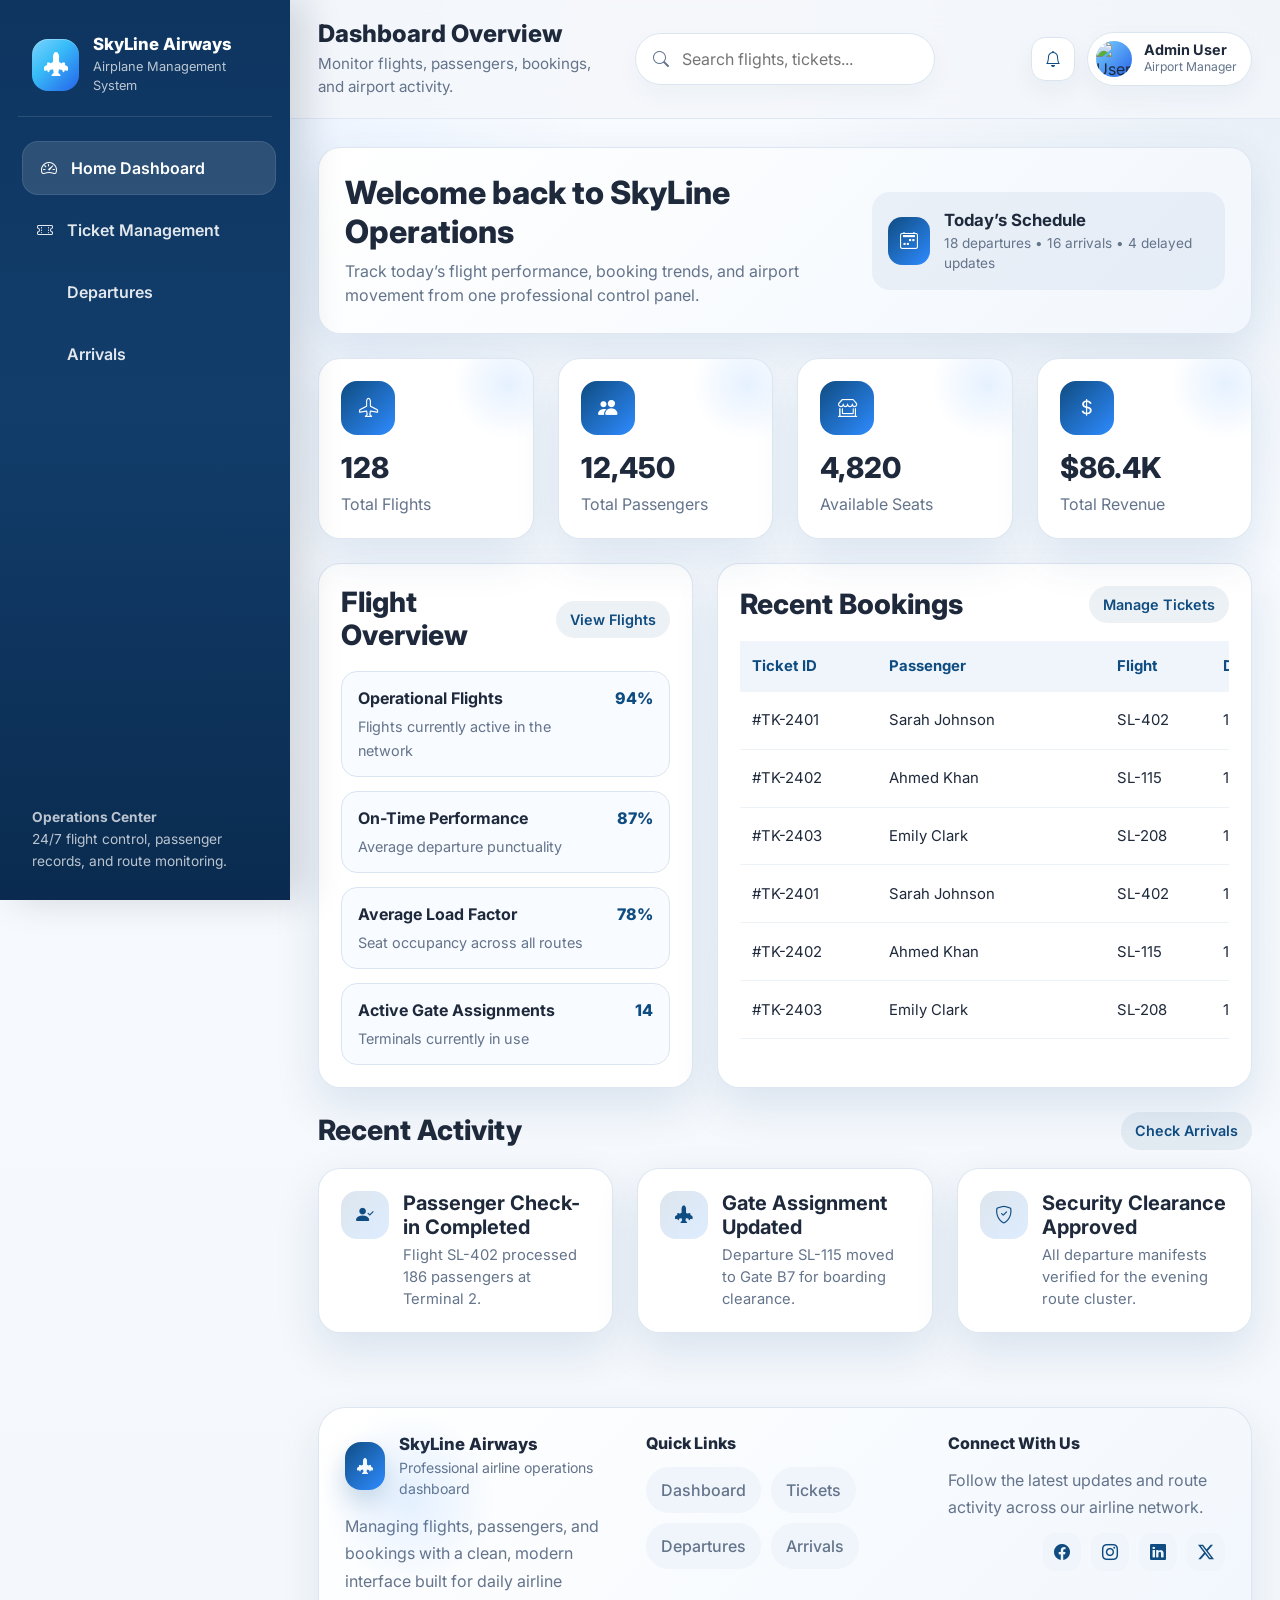
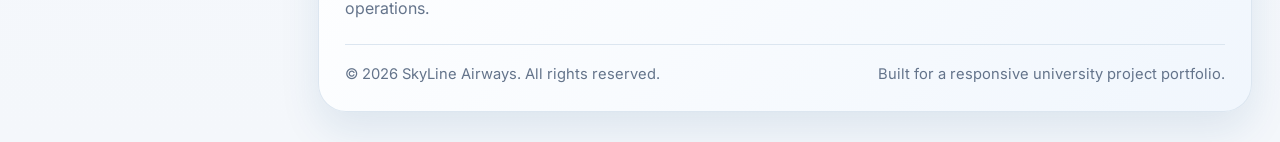
==== index.html @ c1a52593 "Added Airplane Management System frontend" ====
<!doctype html>
<html lang="en">
<head>
    <meta charset="utf-8">
    <meta name="viewport" content="width=device-width, initial-scale=1">
    <title>Airplane Management System | Dashboard</title>
    <link href="https://cdn.jsdelivr.net/npm/bootstrap@5.3.3/dist/css/bootstrap.min.css" rel="stylesheet">
    <link href="https://cdn.jsdelivr.net/npm/bootstrap-icons@1.11.3/font/bootstrap-icons.min.css" rel="stylesheet">
    <link rel="stylesheet" href="css/style.css">
</head>
<body>
    <div class="page-shell">
        <aside class="sidebar">
            <div class="brand">
                <div class="brand-badge"><i class="bi bi-airplane-engines-fill"></i></div>
                <div>
                    <h1>SkyLine Airways</h1>
                    <p>Airplane Management System</p>
                </div>
            </div>
            <nav class="sidebar-nav">
                <a class="active" href="index.html"><i class="bi bi-speedometer2"></i>Home Dashboard</a>
                <a href="ticket-management.html"><i class="bi bi-ticket-perforated"></i>Ticket Management</a>
                <a href="departures.html"><i class="bi bi-airplane-departure"></i>Departures</a>
                <a href="arrivals.html"><i class="bi bi-airplane-arrival"></i>Arrivals</a>
            </nav>
            <div class="sidebar-footer">
                <strong>Operations Center</strong><br>
                24/7 flight control, passenger records, and route monitoring.
            </div>
        </aside>

        <div class="main-content">
            <header class="topbar">
                <div class="topbar-inner">
                    <div class="row align-items-center g-3">
                        <div class="col-lg-4 col-md-12">
                            <button class="btn btn-light border responsive-sidebar-toggle me-2" type="button">
                                <i class="bi bi-list"></i>
                            </button>
                            <h2 class="page-title">Dashboard Overview</h2>
                            <p class="page-subtitle">Monitor flights, passengers, bookings, and airport activity.</p>
                        </div>
                        <div class="col-lg-4 col-md-7">
                            <div class="search-box">
                                <i class="bi bi-search"></i>
                                <input type="text" placeholder="Search flights, tickets..." aria-label="Search">
                            </div>
                        </div>
                        <div class="col-lg-4 col-md-5">
                            <div class="action-icons">
                                <a class="icon-pill" href="#" aria-label="Notifications"><i class="bi bi-bell"></i></a>
                                <div class="user-chip">
                                    <img alt="User profile" src="https://images.unsplash.com/photo-1511367461989-f85a21fda167?auto=format&fit=crop&w=120&q=80">
                                    <div>
                                        <strong>Admin User</strong>
                                        <span>Airport Manager</span>
                                    </div>
                                </div>
                            </div>
                        </div>
                    </div>
                </div>
            </header>

            <main class="content-area">
                <section class="hero-card mb-4">
                    <div class="row align-items-center g-4">
                        <div class="col-lg-7">
                            <h2>Welcome back to SkyLine Operations</h2>
                            <p>Track today’s flight performance, booking trends, and airport movement from one professional control panel.</p>
                        </div>
                        <div class="col-lg-5">
                            <div class="hero-stat">
                                <i class="bi bi-calendar2-week"></i>
                                <div>
                                    <strong>Today’s Schedule</strong>
                                    <span>18 departures • 16 arrivals • 4 delayed updates</span>
                                </div>
                            </div>
                        </div>
                    </div>
                </section>

                <section class="row g-4 mb-4">
                    <div class="col-xl-3 col-md-6">
                        <div class="stat-card">
                            <div class="stat-icon"><i class="bi bi-airplane"></i></div>
                            <h3>128</h3>
                            <p>Total Flights</p>
                        </div>
                    </div>
                    <div class="col-xl-3 col-md-6">
                        <div class="stat-card">
                            <div class="stat-icon"><i class="bi bi-people-fill"></i></div>
                            <h3>12,450</h3>
                            <p>Total Passengers</p>
                        </div>
                    </div>
                    <div class="col-xl-3 col-md-6">
                        <div class="stat-card">
                            <div class="stat-icon"><i class="bi bi-shop-window"></i></div>
                            <h3>4,820</h3>
                            <p>Available Seats</p>
                        </div>
                    </div>
                    <div class="col-xl-3 col-md-6">
                        <div class="stat-card">
                            <div class="stat-icon"><i class="bi bi-currency-dollar"></i></div>
                            <h3>$86.4K</h3>
                            <p>Total Revenue</p>
                        </div>
                    </div>
                </section>

                <section class="row g-4 mb-4">
                    <div class="col-xl-5">
                        <div class="section-card h-100">
                            <div class="section-header">
                                <h3>Flight Overview</h3>
                                <a class="pill-link" href="departures.html">View Flights</a>
                            </div>
                            <div class="overview-list">
                                <div class="overview-item">
                                    <div>
                                        <strong>Operational Flights</strong>
                                        <span>Flights currently active in the network</span>
                                    </div>
                                    <div class="overview-value">94%</div>
                                </div>
                                <div class="overview-item">
                                    <div>
                                        <strong>On-Time Performance</strong>
                                        <span>Average departure punctuality</span>
                                    </div>
                                    <div class="overview-value">87%</div>
                                </div>
                                <div class="overview-item">
                                    <div>
                                        <strong>Average Load Factor</strong>
                                        <span>Seat occupancy across all routes</span>
                                    </div>
                                    <div class="overview-value">78%</div>
                                </div>
                                <div class="overview-item">
                                    <div>
                                        <strong>Active Gate Assignments</strong>
                                        <span>Terminals currently in use</span>
                                    </div>
                                    <div class="overview-value">14</div>
                                </div>
                            </div>
                        </div>
                    </div>
                    <div class="col-xl-7">
                        <div class="table-card h-100">
                            <div class="section-header">
                                <h3>Recent Bookings</h3>
                                <a class="pill-link" href="ticket-management.html">Manage Tickets</a>
                            </div>
                            <div class="recent-bookings-scroll">
                                <table class="table align-middle recent-bookings-table">
                                    <colgroup>
                                        <col style="width: 18%;">
                                        <col style="width: 30%;">
                                        <col style="width: 14%;">
                                        <col style="width: 18%;">
                                        <col style="width: 20%;">
                                    </colgroup>
                                    <thead>
                                        <tr>
                                            <th>Ticket ID</th>
                                            <th>Passenger</th>
                                            <th>Flight</th>
                                            <th>Date</th>
                                            <th>Status</th>
                                        </tr>
                                    </thead>
                                    <tbody>
                                        <tr>
                                            <td>#TK-2401</td>
                                            <td>Sarah Johnson</td>
                                            <td>SL-402</td>
                                            <td>14 Jul 2026</td>
                                            <td><span class="badge-status badge-confirmed"><i class="bi bi-check-circle"></i>Confirmed</span></td>
                                        </tr>
                                        <tr>
                                            <td>#TK-2402</td>
                                            <td>Ahmed Khan</td>
                                            <td>SL-115</td>
                                            <td>14 Jul 2026</td>
                                            <td><span class="badge-status badge-pending"><i class="bi bi-clock-history"></i>Pending</span></td>
                                        </tr>
                                        <tr>
                                            <td>#TK-2403</td>
                                            <td>Emily Clark</td>
                                            <td>SL-208</td>
                                            <td>15 Jul 2026</td>
                                            <td><span class="badge-status badge-cancelled"><i class="bi bi-x-circle"></i>Cancelled</span></td>
                                        </tr>
                                        <tr>
                                            <td>#TK-2401</td>
                                            <td>Sarah Johnson</td>
                                            <td>SL-402</td>
                                            <td>14 Jul 2026</td>
                                            <td><span class="badge-status badge-confirmed"><i class="bi bi-check-circle"></i>Confirmed</span></td>
                                        </tr>
                                        <tr>
                                            <td>#TK-2402</td>
                                            <td>Ahmed Khan</td>
                                            <td>SL-115</td>
                                            <td>14 Jul 2026</td>
                                            <td><span class="badge-status badge-pending"><i class="bi bi-clock-history"></i>Pending</span></td>
                                        </tr>
                                        <tr>
                                            <td>#TK-2403</td>
                                            <td>Emily Clark</td>
                                            <td>SL-208</td>
                                            <td>15 Jul 2026</td>
                                            <td><span class="badge-status badge-cancelled"><i class="bi bi-x-circle"></i>Cancelled</span></td>
                                        </tr>
                                    </tbody>
                                </table>
                            </div>
                        </div>
                    </div>
                </section>

                <section class="mb-4">
                    <div class="section-header">
                        <h3>Recent Activity</h3>
                        <a class="pill-link" href="arrivals.html">Check Arrivals</a>
                    </div>
                    <div class="row g-4">
                        <div class="col-lg-4 col-md-6">
                            <div class="activity-card">
                                <div class="activity-icon"><i class="bi bi-person-check-fill"></i></div>
                                <div>
                                    <h5>Passenger Check-in Completed</h5>
                                    <p>Flight SL-402 processed 186 passengers at Terminal 2.</p>
                                </div>
                            </div>
                        </div>
                        <div class="col-lg-4 col-md-6">
                            <div class="activity-card">
                                <div class="activity-icon"><i class="bi bi-airplane-engines-fill"></i></div>
                                <div>
                                    <h5>Gate Assignment Updated</h5>
                                    <p>Departure SL-115 moved to Gate B7 for boarding clearance.</p>
                                </div>
                            </div>
                        </div>
                        <div class="col-lg-4 col-md-6">
                            <div class="activity-card">
                                <div class="activity-icon"><i class="bi bi-shield-check"></i></div>
                                <div>
                                    <h5>Security Clearance Approved</h5>
                                    <p>All departure manifests verified for the evening route cluster.</p>
                                </div>
                            </div>
                        </div>
                    </div>
                </section>
            </main>

            <footer class="footer">
                <div class="footer-panel">
                    <div class="row g-4 align-items-start">
                        <div class="col-lg-4">
                            <div class="footer-brand">
                                <div class="footer-mark"><i class="bi bi-airplane-engines-fill"></i></div>
                                <div>
                                    <h4>SkyLine Airways</h4>
                                    <p>Professional airline operations dashboard</p>
                                </div>
                            </div>
                            <p class="footer-copy">Managing flights, passengers, and bookings with a clean, modern interface built for daily airline operations.</p>
                        </div>
                        <div class="col-lg-4">
                            <h5 class="footer-heading">Quick Links</h5>
                            <div class="footer-links">
                                <a href="index.html">Dashboard</a>
                                <a href="ticket-management.html">Tickets</a>
                                <a href="departures.html">Departures</a>
                                <a href="arrivals.html">Arrivals</a>
                            </div>
                        </div>
                        <div class="col-lg-4">
                            <h5 class="footer-heading">Connect With Us</h5>
                            <p class="footer-note">Follow the latest updates and route activity across our airline network.</p>
                            <div class="social-links footer-socials">
                                <a href="#" aria-label="Facebook"><i class="bi bi-facebook"></i></a>
                                <a href="#" aria-label="Instagram"><i class="bi bi-instagram"></i></a>
                                <a href="#" aria-label="LinkedIn"><i class="bi bi-linkedin"></i></a>
                                <a href="#" aria-label="X"><i class="bi bi-twitter-x"></i></a>
                            </div>
                        </div>
                    </div>
                    <div class="footer-bottom d-flex flex-column flex-md-row justify-content-between gap-2">
                        <span>&copy; 2026 SkyLine Airways. All rights reserved.</span>
                        <span>Built for a responsive university project portfolio.</span>
                    </div>
                </div>
            </footer>
        </div>
    </div>
</body>
</html>
---- css/style.css ----
@import url('https://fonts.googleapis.com/css2?family=Inter:wght@400;500;600;700;800&display=swap');

:root {
    --bg: #f4f7fb;
    --surface: #ffffff;
    --surface-2: #eef4fb;
    --primary: #0f4c81;
    --primary-2: #1d6fb8;
    --accent: #2e8bff;
    --text: #1e293b;
    --muted: #64748b;
    --border: #dbe5f0;
    --success: #11875d;
    --warning: #d97706;
    --danger: #dc2626;
    --shadow: 0 18px 45px rgba(15, 76, 129, 0.12);
    --radius: 22px;
}

* {
    box-sizing: border-box;
}

html {
    scroll-behavior: smooth;
}

body {
    margin: 0;
    font-family: 'Inter', sans-serif;
    color: var(--text);
    background:
        radial-gradient(circle at top left, rgba(46, 139, 255, 0.12), transparent 28%),
        radial-gradient(circle at top right, rgba(15, 76, 129, 0.08), transparent 24%),
        linear-gradient(180deg, #f8fbff 0%, var(--bg) 100%);
}

a {
    text-decoration: none;
}

.page-shell {
    min-height: 100vh;
}

.sidebar {
    width: 290px;
    background: linear-gradient(180deg, #0e3560 0%, #123d6b 45%, #0a2b4f 100%);
    color: #fff;
    position: fixed;
    inset: 0 auto 0 0;
    display: flex;
    flex-direction: column;
    padding: 24px 18px;
    z-index: 1030;
    box-shadow: 15px 0 35px rgba(7, 20, 38, 0.15);
}

.brand {
    display: flex;
    align-items: center;
    gap: 14px;
    padding: 10px 14px 20px;
    border-bottom: 1px solid rgba(255, 255, 255, 0.12);
    margin-bottom: 18px;
}

.brand-badge {
    width: 52px;
    height: 52px;
    border-radius: 16px;
    background: linear-gradient(135deg, #7dd3fc 0%, #38bdf8 40%, #2563eb 100%);
    display: grid;
    place-items: center;
    color: #fff;
    font-size: 1.5rem;
    box-shadow: inset 0 1px 0 rgba(255,255,255,0.25);
}

.brand h1 {
    font-size: 1.05rem;
    line-height: 1.2;
    margin: 0;
    font-weight: 800;
}

.brand p {
    margin: 3px 0 0;
    color: rgba(255, 255, 255, 0.72);
    font-size: 0.8rem;
}

.sidebar-nav {
    display: flex;
    flex-direction: column;
    gap: 8px;
    padding-top: 6px;
}

.sidebar-nav a {
    color: rgba(255, 255, 255, 0.88);
    display: flex;
    align-items: center;
    gap: 12px;
    padding: 14px 16px;
    border-radius: 16px;
    font-weight: 600;
    transition: 0.25s ease;
    border: 1px solid transparent;
}

.sidebar-nav a i {
    font-size: 1rem;
    width: 20px;
    text-align: center;
}

.sidebar-nav a:hover,
.sidebar-nav a.active {
    background: rgba(255, 255, 255, 0.12);
    color: #fff;
    transform: translateX(4px);
    border-color: rgba(255, 255, 255, 0.1);
}

.sidebar-footer {
    margin-top: auto;
    padding: 18px 14px 4px;
    color: rgba(255, 255, 255, 0.72);
    font-size: 0.86rem;
    line-height: 1.6;
}

.main-content {
    margin-left: 290px;
    min-height: 100vh;
    display: flex;
    flex-direction: column;
}

.topbar {
    position: sticky;
    top: 0;
    z-index: 1020;
    background: rgba(244, 247, 251, 0.8);
    backdrop-filter: blur(18px);
    border-bottom: 1px solid rgba(219, 229, 240, 0.85);
}

.topbar-inner {
    padding: 20px 28px;
}

.page-title {
    font-size: 1.5rem;
    font-weight: 800;
    margin: 0;
    color: var(--text);
}

.page-subtitle {
    color: var(--muted);
    margin: 4px 0 0;
    font-size: 0.95rem;
}

.search-box {
    position: relative;
}

.search-box input {
    width: 100%;
    border: 1px solid var(--border);
    border-radius: 999px;
    padding: 13px 18px 13px 46px;
    background: var(--surface);
    outline: none;
    color: var(--text);
    box-shadow: 0 10px 25px rgba(15, 76, 129, 0.04);
}

.search-box i {
    position: absolute;
    left: 18px;
    top: 50%;
    transform: translateY(-50%);
    color: var(--muted);
}

.action-icons {
    display: flex;
    align-items: center;
    justify-content: flex-end;
    gap: 12px;
}

.icon-pill {
    width: 44px;
    height: 44px;
    border-radius: 14px;
    border: 1px solid var(--border);
    background: var(--surface);
    display: grid;
    place-items: center;
    color: var(--primary);
    box-shadow: 0 10px 25px rgba(15, 76, 129, 0.05);
}

.user-chip {
    display: flex;
    align-items: center;
    gap: 12px;
    padding: 8px 14px 8px 8px;
    background: var(--surface);
    border: 1px solid var(--border);
    border-radius: 999px;
    box-shadow: 0 10px 25px rgba(15, 76, 129, 0.05);
}

.user-chip img,
.avatar {
    width: 36px;
    height: 36px;
    border-radius: 50%;
    object-fit: cover;
    background: linear-gradient(135deg, #7dd3fc, #2563eb);
}

.user-chip strong {
    display: block;
    font-size: 0.9rem;
    line-height: 1.1;
}

.user-chip span {
    display: block;
    font-size: 0.76rem;
    color: var(--muted);
}

.content-area {
    padding: 28px;
    flex: 1;
}

.hero-card,
.section-card,
.stat-card,
.activity-card,
.flight-card,
.table-card {
    background: var(--surface);
    border: 1px solid rgba(219, 229, 240, 0.9);
    border-radius: var(--radius);
    box-shadow: var(--shadow);
}

.hero-card {
    padding: 26px;
    background: linear-gradient(135deg, #ffffff 0%, #f2f7fd 100%);
}

.hero-card h2 {
    margin: 0 0 8px;
    font-weight: 800;
}

.hero-card p {
    margin: 0;
    color: var(--muted);
}

.hero-stat {
    display: flex;
    align-items: center;
    gap: 14px;
    padding: 16px;
    background: rgba(15, 76, 129, 0.06);
    border-radius: 18px;
}

.hero-stat i {
    width: 48px;
    height: 48px;
    border-radius: 14px;
    background: linear-gradient(135deg, var(--primary), var(--accent));
    color: #fff;
    display: grid;
    place-items: center;
    font-size: 1.1rem;
}

.hero-stat strong {
    display: block;
    font-size: 1.05rem;
}

.hero-stat span {
    display: block;
    color: var(--muted);
    font-size: 0.85rem;
}

.stat-card {
    padding: 22px;
    height: 100%;
    position: relative;
    overflow: hidden;
    transition: transform 0.25s ease, box-shadow 0.25s ease;
}

.stat-card::after {
    content: '';
    position: absolute;
    right: -35px;
    top: -35px;
    width: 120px;
    height: 120px;
    background: radial-gradient(circle, rgba(46, 139, 255, 0.12), transparent 65%);
}

.stat-card:hover,
.flight-card:hover,
.activity-card:hover,
.section-card:hover,
.table-card:hover {
    transform: translateY(-4px);
    box-shadow: 0 24px 50px rgba(15, 76, 129, 0.15);
}

.stat-icon {
    width: 54px;
    height: 54px;
    border-radius: 16px;
    display: grid;
    place-items: center;
    color: #fff;
    background: linear-gradient(135deg, var(--primary), var(--accent));
    margin-bottom: 16px;
    font-size: 1.2rem;
}

.stat-card h3 {
    margin: 0;
    font-size: 1.8rem;
    font-weight: 800;
}

.stat-card p {
    margin: 6px 0 0;
    color: var(--muted);
}

.section-card,
.table-card,
.activity-card,
.flight-card {
    padding: 22px;
}

.section-header {
    display: grid;
    grid-template-columns: minmax(0, 1fr) auto;
    align-items: center;
    gap: 10px;
    margin-bottom: 18px;
}

.section-header h3,
.section-header h4 {
    margin: 0;
    font-weight: 800;
    min-width: 0;
}

.pill-link {
    color: var(--primary);
    background: rgba(15, 76, 129, 0.08);
    padding: 8px 14px;
    border-radius: 999px;
    font-weight: 600;
    font-size: 0.9rem;
    white-space: nowrap;
    max-width: 100%;
}

.table-card {
    overflow: hidden;
}

.recent-bookings-scroll {
    overflow-x: auto;
    overflow-y: hidden;
    padding-bottom: 6px;
    -webkit-overflow-scrolling: touch;
}

.recent-bookings-scroll::-webkit-scrollbar {
    height: 10px;
}

.recent-bookings-scroll::-webkit-scrollbar-track {
    background: #eef4fb;
    border-radius: 999px;
}

.recent-bookings-scroll::-webkit-scrollbar-thumb {
    background: #bfd3e6;
    border-radius: 999px;
}

.overview-list {
    display: grid;
    gap: 14px;
}

.overview-item {
    display: flex;
    justify-content: space-between;
    gap: 16px;
    padding: 14px 16px;
    border-radius: 16px;
    background: #f8fbff;
    border: 1px solid var(--border);
}

.overview-item strong {
    display: block;
    margin-bottom: 4px;
}

.overview-item span {
    color: var(--muted);
    font-size: 0.9rem;
}

.overview-value {
    text-align: right;
    font-weight: 800;
    color: var(--primary);
}

.activity-card {
    display: flex;
    gap: 14px;
    align-items: flex-start;
    height: 100%;
}

.activity-icon {
    width: 48px;
    height: 48px;
    border-radius: 16px;
    background: linear-gradient(135deg, rgba(15, 76, 129, 0.14), rgba(46, 139, 255, 0.16));
    color: var(--primary);
    display: grid;
    place-items: center;
    font-size: 1.1rem;
    flex: 0 0 auto;
}

.activity-card h5 {
    margin: 0 0 5px;
    font-weight: 700;
}

.activity-card p {
    margin: 0;
    color: var(--muted);
    font-size: 0.92rem;
}

.flight-card {
    display: flex;
    flex-direction: column;
    gap: 14px;
}

.flight-line {
    display: flex;
    align-items: center;
    justify-content: space-between;
    gap: 12px;
}

.flight-line strong {
    font-size: 1.05rem;
}

.flight-meta {
    color: var(--muted);
    font-size: 0.9rem;
}

.route {
    display: flex;
    justify-content: space-between;
    align-items: center;
    gap: 16px;
    padding: 14px 16px;
    border-radius: 16px;
    background: var(--surface-2);
}

.route .point {
    flex: 1;
}

.route .point small {
    display: block;
    color: var(--muted);
    text-transform: uppercase;
    letter-spacing: 0.08em;
    font-size: 0.72rem;
    margin-bottom: 3px;
}

.route .point strong {
    display: block;
}

.route .plane {
    width: 42px;
    height: 42px;
    border-radius: 50%;
    display: grid;
    place-items: center;
    background: linear-gradient(135deg, var(--primary), var(--accent));
    color: #fff;
    box-shadow: 0 10px 20px rgba(15, 76, 129, 0.2);
}

.table {
    margin-bottom: 0;
}

.table thead th {
    background: #eff5fb;
    color: var(--primary);
    border-bottom: 0;
    font-weight: 700;
    padding: 16px;
    white-space: nowrap;
}

.table tbody td {
    padding: 16px;
    vertical-align: middle;
    color: var(--text);
}

.table tbody tr {
    border-color: #edf2f7;
}

.table tbody tr:hover {
    background: #f8fbff;
}

.recent-bookings-table {
    table-layout: auto;
    width: 100%;
    min-width: 760px;
}

.recent-bookings-table thead th,
.recent-bookings-table tbody td {
    padding: 14px 12px;
    font-size: 0.93rem;
    white-space: nowrap;
}

.recent-bookings-table .badge-status {
    width: auto;
    display: inline-flex;
    justify-content: center;
    white-space: nowrap;
    padding: 8px 12px;
    font-size: 0.78rem;
    line-height: 1;
}

.recent-bookings-table td:nth-child(5) {
    text-align: center;
}

.badge-status {
    display: inline-flex;
    align-items: center;
    gap: 6px;
    padding: 8px 12px;
    border-radius: 999px;
    font-size: 0.8rem;
    font-weight: 700;
}

.badge-confirmed,
.badge-on-time,
.badge-active {
    background: rgba(17, 135, 93, 0.12);
    color: var(--success);
}

.badge-pending,
.badge-delayed {
    background: rgba(217, 119, 6, 0.14);
    color: var(--warning);
}

.badge-cancelled,
.badge-boarding {
    background: rgba(220, 38, 38, 0.12);
    color: var(--danger);
}

.badge-landed {
    background: rgba(15, 76, 129, 0.12);
    color: var(--primary);
}

.action-group {
    display: inline-flex;
    gap: 8px;
}

.action-btn {
    width: 34px;
    height: 34px;
    border-radius: 10px;
    display: grid;
    place-items: center;
    color: #fff;
    font-size: 0.9rem;
}

.action-view { background: var(--primary); }
.action-edit { background: var(--warning); }
.action-delete { background: var(--danger); }

.footer {
    margin-top: auto;
    padding: 22px 28px 30px;
    background: transparent;
}

.footer-panel {
    border-radius: 28px;
    border: 1px solid rgba(219, 229, 240, 0.95);
    background:
        linear-gradient(135deg, rgba(255, 255, 255, 0.96) 0%, rgba(240, 246, 253, 0.96) 100%);
    box-shadow: 0 18px 40px rgba(15, 76, 129, 0.1);
    padding: 26px;
    position: relative;
    overflow: hidden;
}

.footer-panel::before {
    content: '';
    position: absolute;
    inset: 0 auto auto 0;
    width: 180px;
    height: 180px;
    background: radial-gradient(circle, rgba(46, 139, 255, 0.12), transparent 68%);
    pointer-events: none;
}

.footer-brand {
    display: flex;
    align-items: center;
    gap: 14px;
    margin-bottom: 14px;
}

.footer-mark {
    width: 48px;
    height: 48px;
    border-radius: 16px;
    display: grid;
    place-items: center;
    color: #fff;
    background: linear-gradient(135deg, var(--primary), var(--accent));
    box-shadow: 0 12px 24px rgba(15, 76, 129, 0.2);
}

.footer-brand h4 {
    margin: 0;
    font-size: 1.05rem;
    font-weight: 800;
    color: var(--text);
}

.footer-brand p {
    margin: 3px 0 0;
    color: var(--muted);
    font-size: 0.88rem;
}

.footer-copy,
.footer-note {
    color: var(--muted);
    margin: 0;
    line-height: 1.7;
}

.footer-heading {
    margin: 0 0 14px;
    font-size: 1rem;
    font-weight: 800;
    color: var(--text);
}

.footer-links {
    display: flex;
    flex-wrap: wrap;
    gap: 10px;
}

.footer-links a {
    display: inline-flex;
    align-items: center;
    padding: 10px 14px;
    border-radius: 999px;
    background: #eff5fb;
    border: 1px solid transparent;
    transition: 0.25s ease;
}

.footer-links a:hover {
    background: #e4f0fb;
    border-color: rgba(15, 76, 129, 0.12);
    transform: translateY(-2px);
}

.footer-socials {
    justify-content: flex-start;
    margin-top: 12px;
}

.footer-bottom {
    margin-top: 22px;
    padding-top: 18px;
    border-top: 1px solid rgba(219, 229, 240, 0.95);
    color: var(--muted);
    font-size: 0.92rem;
}

.footer a {
    color: var(--muted);
    font-weight: 500;
}

.footer a:hover {
    color: var(--primary);
}

.social-links {
    display: flex;
    gap: 10px;
    justify-content: flex-end;
}

.social-links a {
    width: 38px;
    height: 38px;
    border-radius: 12px;
    background: #eff5fb;
    display: grid;
    place-items: center;
    color: var(--primary);
}

.responsive-sidebar-toggle {
    display: none;
}

@media (max-width: 1199.98px) {
    .sidebar {
        position: relative;
        inset: auto;
        width: 100%;
        transform: none;
        transition: none;
        border-radius: 0 0 28px 28px;
        box-shadow: 0 12px 30px rgba(7, 20, 38, 0.12);
    }

    .main-content {
        margin-left: 0;
    }

    .sidebar-nav {
        flex-direction: row;
        flex-wrap: wrap;
    }

    .sidebar-nav a {
        flex: 1 1 220px;
    }

    .responsive-sidebar-toggle {
        display: none;
    }
}

@media (max-width: 991.98px) {
    .topbar-inner,
    .content-area,
    .footer {
        padding-left: 20px;
        padding-right: 20px;
    }

    .footer-panel {
        padding: 22px;
    }

    .action-icons,
    .social-links {
        justify-content: flex-start;
    }

    .topbar .row > div {
        margin-bottom: 12px;
    }
}

@media (max-width: 767.98px) {
    .page-title {
        font-size: 1.25rem;
    }

    .hero-card,
    .section-card,
    .table-card,
    .activity-card,
    .flight-card,
    .stat-card {
        border-radius: 18px;
    }

    .route {
        flex-direction: column;
        align-items: stretch;
    }

    .route .plane {
        align-self: center;
    }

    .social-links {
        justify-content: flex-start;
    }
}

@media (max-width: 575.98px) {
    .topbar-inner,
    .content-area,
    .footer {
        padding-left: 14px;
        padding-right: 14px;
    }

    .hero-card,
    .section-card,
    .table-card,
    .activity-card,
    .flight-card,
    .stat-card {
        padding: 18px;
    }

    .overview-item,
    .activity-card,
    .flight-line {
        flex-direction: column;
        align-items: flex-start;
    }

    .overview-value {
        text-align: left;
    }

    .user-chip {
        padding-right: 12px;
    }

    .footer-panel {
        padding: 18px;
        border-radius: 22px;
    }

    .footer-links {
        gap: 8px;
    }

    .section-header {
        grid-template-columns: 1fr;
        justify-items: start;
    }

    .pill-link {
        width: 100%;
        text-align: center;
    }
}
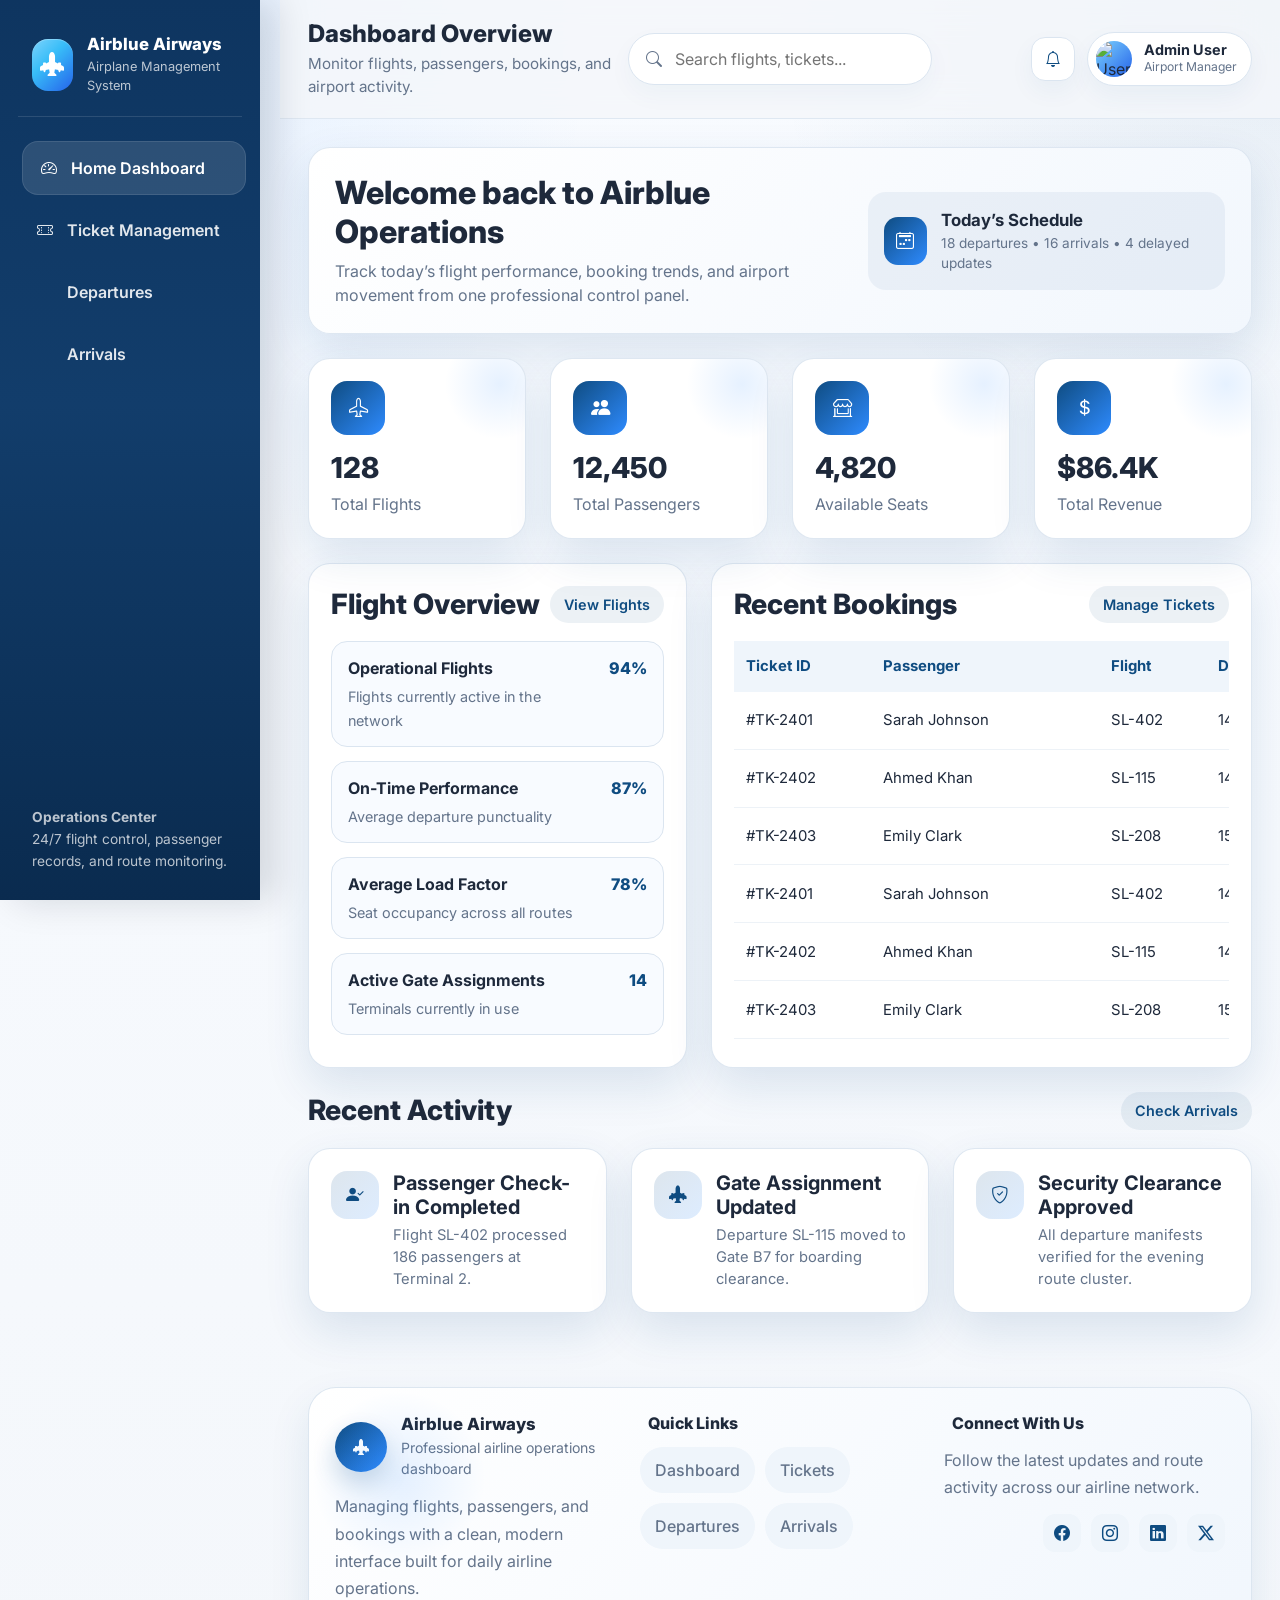
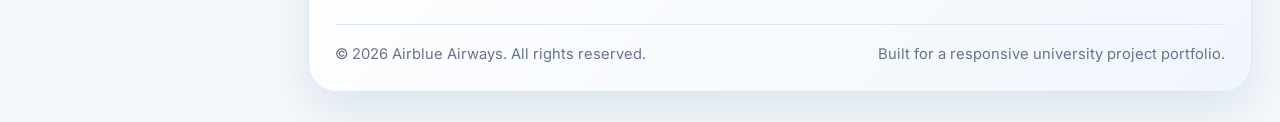
==== commit 51f82cfc: "initial Readme commit" ====
--- a/index.html
+++ b/index.html
@@ -14,7 +14,7 @@
             <div class="brand">
                 <div class="brand-badge"><i class="bi bi-airplane-engines-fill"></i></div>
                 <div>
-                    <h1>SkyLine Airways</h1>
+                    <h1>Airblue Airways</h1>
                     <p>Airplane Management System</p>
                 </div>
             </div>
@@ -67,7 +67,7 @@
                 <section class="hero-card mb-4">
                     <div class="row align-items-center g-4">
                         <div class="col-lg-7">
-                            <h2>Welcome back to SkyLine Operations</h2>
+                            <h2>Welcome back to Airblue Operations</h2>
                             <p>Track today’s flight performance, booking trends, and airport movement from one professional control panel.</p>
                         </div>
                         <div class="col-lg-5">
@@ -270,7 +270,7 @@
                             <div class="footer-brand">
                                 <div class="footer-mark"><i class="bi bi-airplane-engines-fill"></i></div>
                                 <div>
-                                    <h4>SkyLine Airways</h4>
+                                    <h4>Airblue Airways</h4>
                                     <p>Professional airline operations dashboard</p>
                                 </div>
                             </div>
@@ -297,7 +297,7 @@
                         </div>
                     </div>
                     <div class="footer-bottom d-flex flex-column flex-md-row justify-content-between gap-2">
-                        <span>&copy; 2026 SkyLine Airways. All rights reserved.</span>
+                        <span>&copy; 2026 Airblue Airways. All rights reserved.</span>
                         <span>Built for a responsive university project portfolio.</span>
                     </div>
                 </div>
--- a/css/style.css
+++ b/css/style.css
@@ -44,7 +44,7 @@
 }
 
 .sidebar {
-    width: 290px;
+    width: 260px;
     background: linear-gradient(180deg, #0e3560 0%, #123d6b 45%, #0a2b4f 100%);
     color: #fff;
     position: fixed;
@@ -132,7 +132,7 @@
 }
 
 .main-content {
-    margin-left: 290px;
+    margin-left: 280px;
     min-height: 100vh;
     display: flex;
     flex-direction: column;
@@ -204,6 +204,17 @@
     place-items: center;
     color: var(--primary);
     box-shadow: 0 10px 25px rgba(15, 76, 129, 0.05);
+}
+
+/* Header notification hover: subtle lift, color and background change */
+.icon-pill {
+    transition: transform 200ms ease, background-color 200ms ease, box-shadow 200ms ease, color 200ms ease;
+}
+.icon-pill:hover {
+    transform: translateY(-4px) scale(1.03);
+    background: linear-gradient(135deg, rgba(37,111,184,0.06), rgba(15,76,129,0.06));
+    box-shadow: 0 14px 30px rgba(15,76,129,0.08);
+    color: var(--primary-2);
 }
 
 .user-chip {
@@ -584,6 +595,10 @@
     text-align: center;
 }
 
+.recent-bookings-table thead th:nth-child(5) {
+    text-align: center;
+}
+
 .badge-status {
     display: inline-flex;
     align-items: center;
@@ -672,9 +687,9 @@
 }
 
 .footer-mark {
-    width: 48px;
-    height: 48px;
-    border-radius: 16px;
+    width: 65px;
+    height: 50px;
+    border-radius: 50%;
     display: grid;
     place-items: center;
     color: #fff;
@@ -703,7 +718,7 @@
 }
 
 .footer-heading {
-    margin: 0 0 14px;
+    margin: 0 8px 14px;
     font-size: 1rem;
     font-weight: 800;
     color: var(--text);
@@ -767,6 +782,29 @@
     display: grid;
     place-items: center;
     color: var(--primary);
+}
+
+/* Footer social icons hover: lift and color change */
+.social-links a {
+    transition: transform 220ms cubic-bezier(.2,.9,.2,1), background 220ms ease, box-shadow 220ms ease, color 220ms ease;
+}
+.social-links a:hover {
+    transform: translateY(-6px);
+    background: linear-gradient(135deg,#e6f5ff,#d7eefc);
+    box-shadow: 0 12px 28px rgba(37,111,184,0.08);
+    color: var(--primary-2);
+}
+
+/* Brand airplane icon float animation */
+.brand-badge i {
+    display: inline-block;
+    animation: plane-float 2.8s ease-in-out infinite;
+    transform-origin: center;
+}
+@keyframes plane-float {
+    0% { transform: translateY(0) rotate(-4deg); }
+    50% { transform: translateY(-7px) rotate(0deg); }
+    100% { transform: translateY(0) rotate(-4deg); }
 }
 
 .responsive-sidebar-toggle {
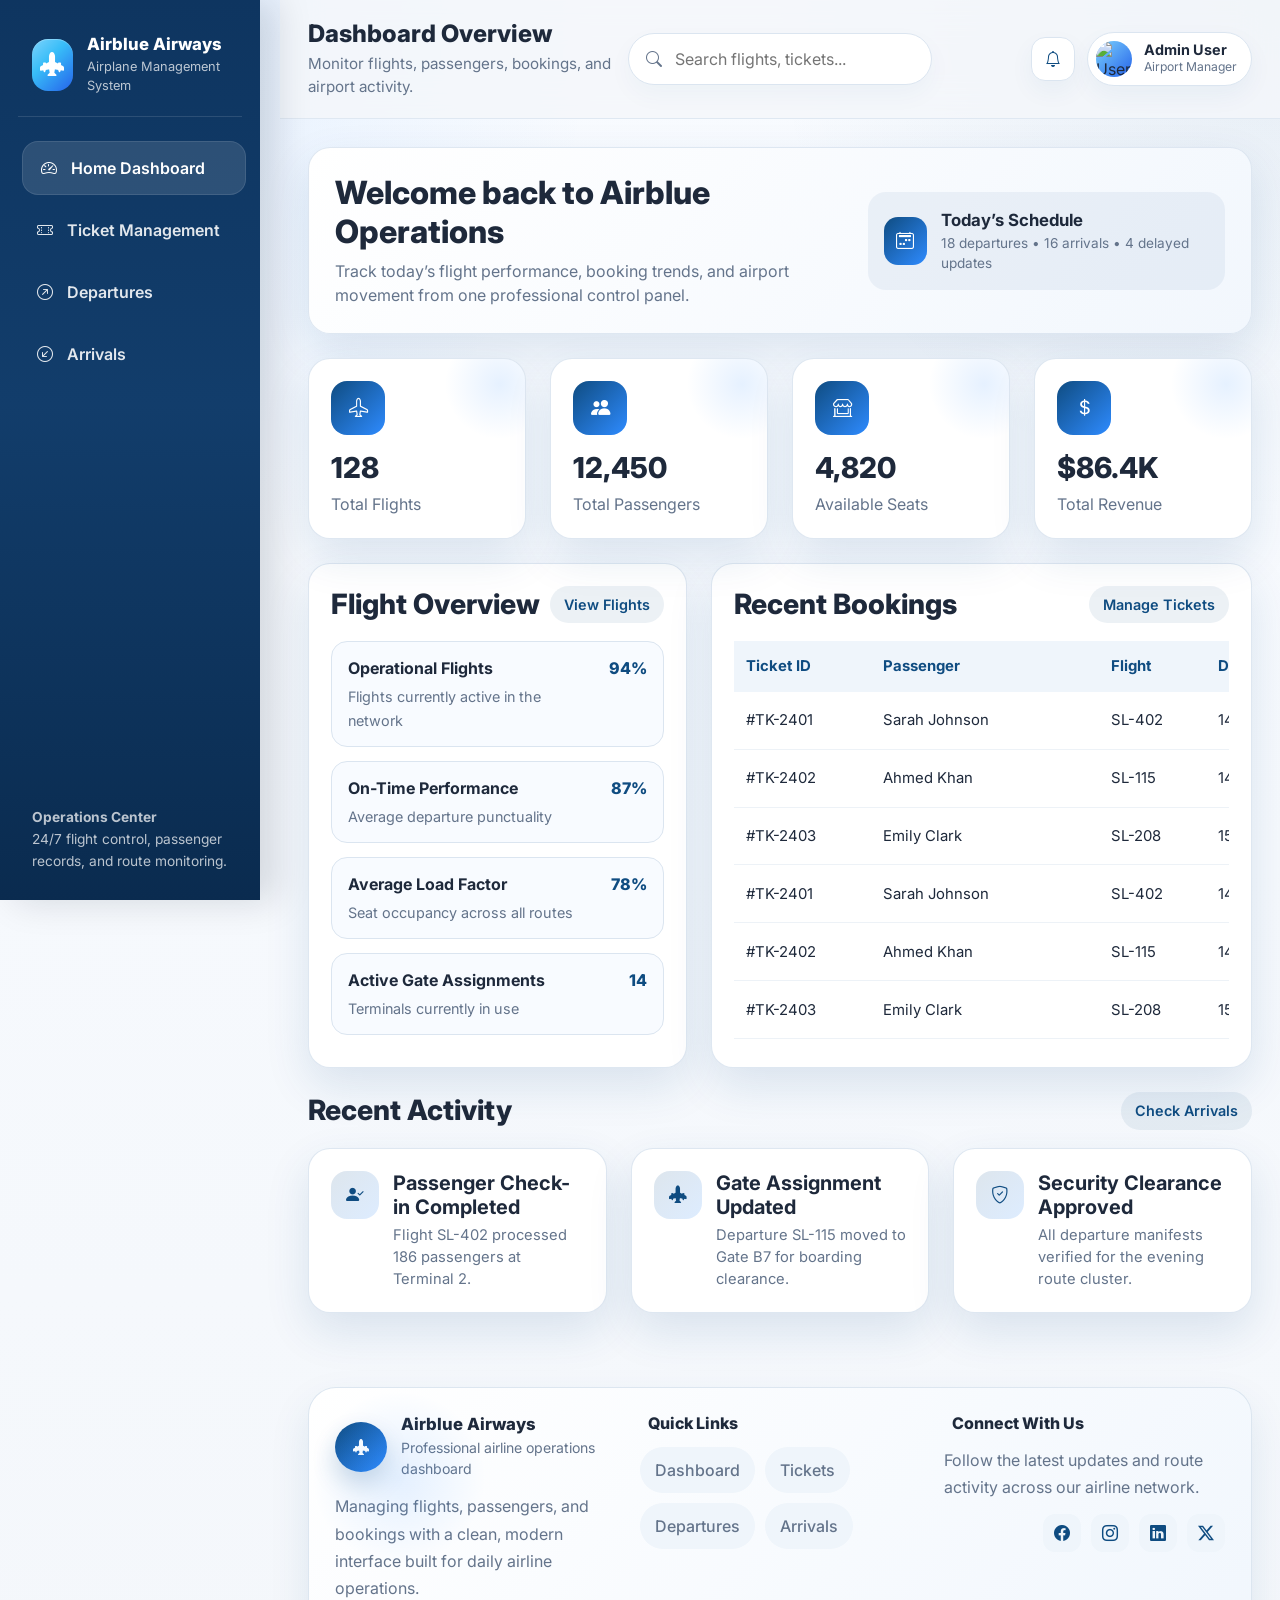
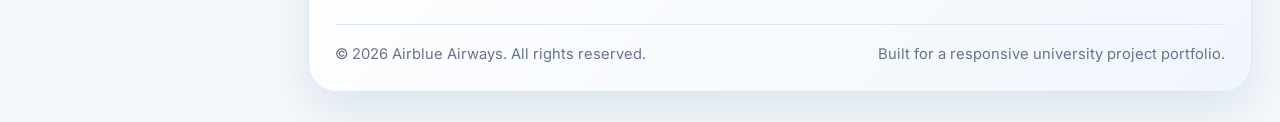
==== commit 06d728fc: "Icons Add" ====
--- a/index.html
+++ b/index.html
@@ -21,8 +21,8 @@
             <nav class="sidebar-nav">
                 <a class="active" href="index.html"><i class="bi bi-speedometer2"></i>Home Dashboard</a>
                 <a href="ticket-management.html"><i class="bi bi-ticket-perforated"></i>Ticket Management</a>
-                <a href="departures.html"><i class="bi bi-airplane-departure"></i>Departures</a>
-                <a href="arrivals.html"><i class="bi bi-airplane-arrival"></i>Arrivals</a>
+                <a href="departures.html"><i class="bi bi-arrow-up-right-circle"></i>Departures</a>
+                <a href="arrivals.html"><i class="bi bi-arrow-down-left-circle"></i>Arrivals</a>
             </nav>
             <div class="sidebar-footer">
                 <strong>Operations Center</strong><br>
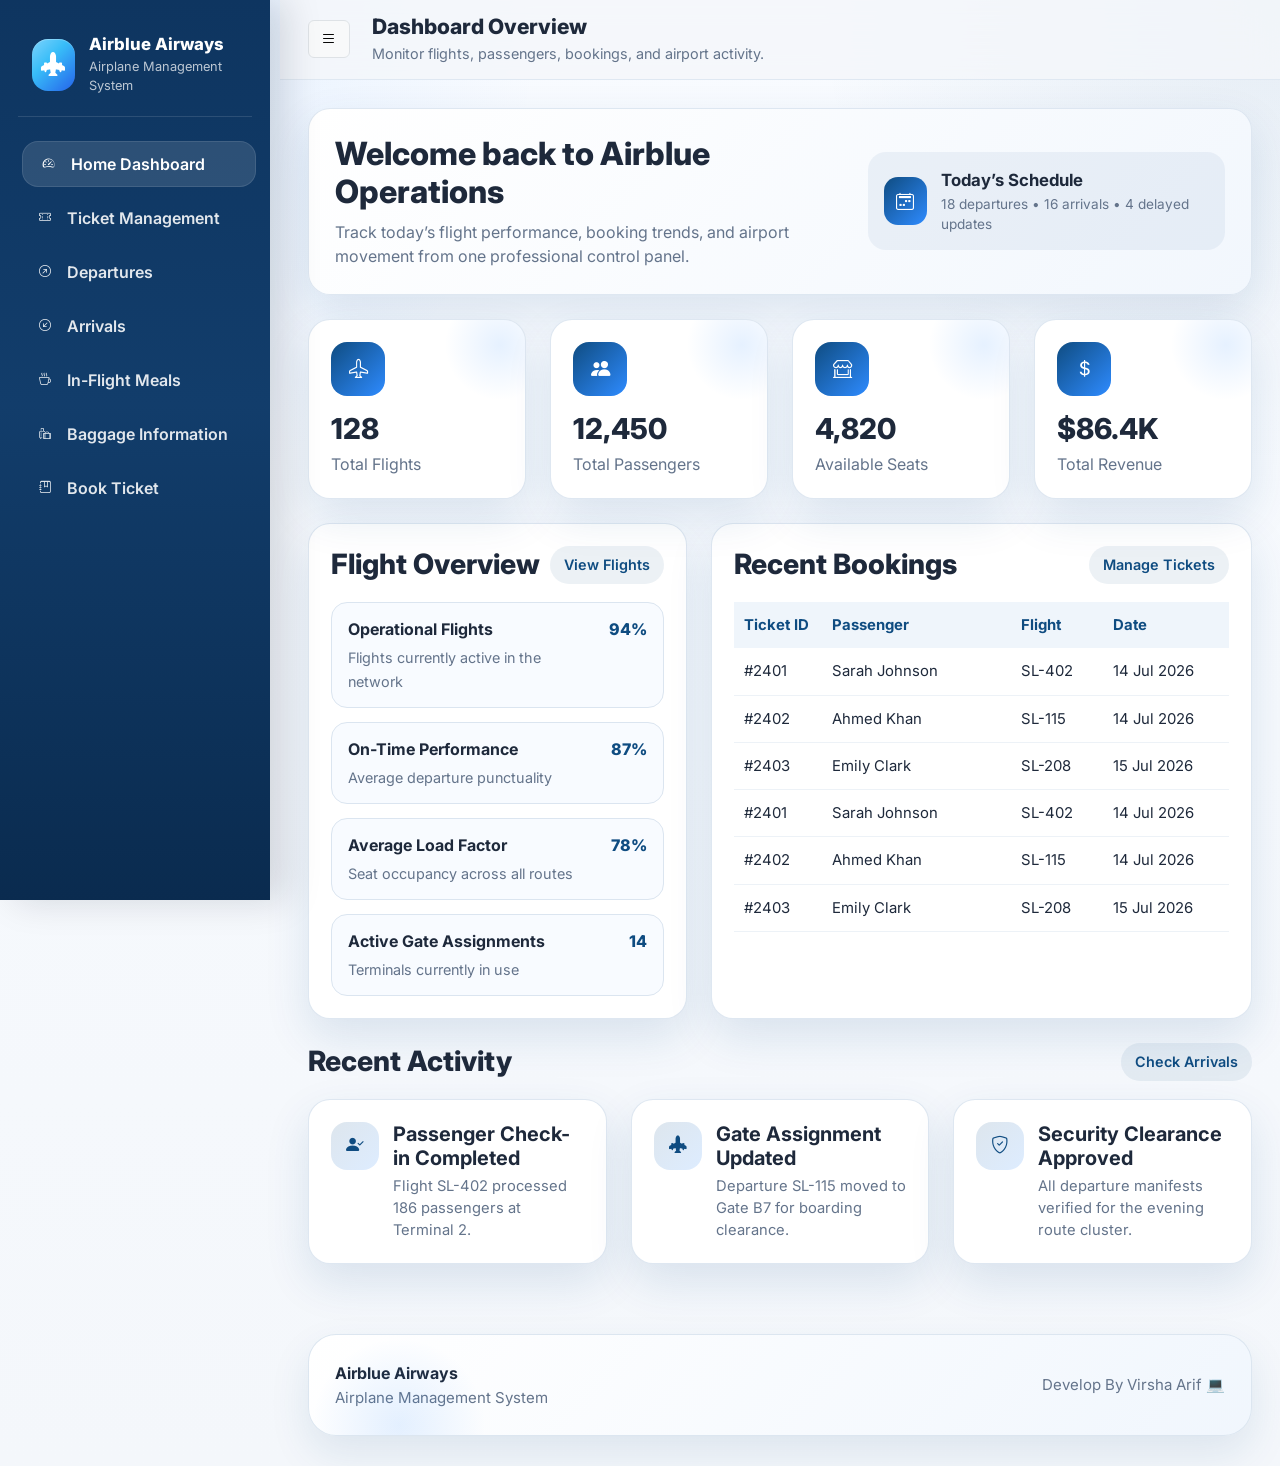
==== commit 755beedf: "Feature Add" ====
--- a/index.html
+++ b/index.html
@@ -23,11 +23,14 @@
                 <a href="ticket-management.html"><i class="bi bi-ticket-perforated"></i>Ticket Management</a>
                 <a href="departures.html"><i class="bi bi-arrow-up-right-circle"></i>Departures</a>
                 <a href="arrivals.html"><i class="bi bi-arrow-down-left-circle"></i>Arrivals</a>
+                <a href="in-flight-meals.html"><i class="bi bi-cup-hot"></i>In-Flight Meals</a>
+                <a href="baggage-information.html"><i class="bi bi-luggage"></i>Baggage Information</a>
+                <a href="book-ticket.html"><i class="bi bi-journal-bookmark"></i>Book Ticket</a>
             </nav>
-            <div class="sidebar-footer">
+            <!-- <div class="sidebar-footer">
                 <strong>Operations Center</strong><br>
                 24/7 flight control, passenger records, and route monitoring.
-            </div>
+            </div> -->
         </aside>
 
         <div class="main-content">
@@ -158,70 +161,68 @@
                                 <h3>Recent Bookings</h3>
                                 <a class="pill-link" href="ticket-management.html">Manage Tickets</a>
                             </div>
-                            <div class="recent-bookings-scroll">
-                                <table class="table align-middle recent-bookings-table">
-                                    <colgroup>
-                                        <col style="width: 18%;">
-                                        <col style="width: 30%;">
-                                        <col style="width: 14%;">
-                                        <col style="width: 18%;">
-                                        <col style="width: 20%;">
-                                    </colgroup>
-                                    <thead>
-                                        <tr>
-                                            <th>Ticket ID</th>
-                                            <th>Passenger</th>
-                                            <th>Flight</th>
-                                            <th>Date</th>
-                                            <th>Status</th>
-                                        </tr>
-                                    </thead>
-                                    <tbody>
-                                        <tr>
-                                            <td>#TK-2401</td>
-                                            <td>Sarah Johnson</td>
-                                            <td>SL-402</td>
-                                            <td>14 Jul 2026</td>
-                                            <td><span class="badge-status badge-confirmed"><i class="bi bi-check-circle"></i>Confirmed</span></td>
-                                        </tr>
-                                        <tr>
-                                            <td>#TK-2402</td>
-                                            <td>Ahmed Khan</td>
-                                            <td>SL-115</td>
-                                            <td>14 Jul 2026</td>
-                                            <td><span class="badge-status badge-pending"><i class="bi bi-clock-history"></i>Pending</span></td>
-                                        </tr>
-                                        <tr>
-                                            <td>#TK-2403</td>
-                                            <td>Emily Clark</td>
-                                            <td>SL-208</td>
-                                            <td>15 Jul 2026</td>
-                                            <td><span class="badge-status badge-cancelled"><i class="bi bi-x-circle"></i>Cancelled</span></td>
-                                        </tr>
-                                        <tr>
-                                            <td>#TK-2401</td>
-                                            <td>Sarah Johnson</td>
-                                            <td>SL-402</td>
-                                            <td>14 Jul 2026</td>
-                                            <td><span class="badge-status badge-confirmed"><i class="bi bi-check-circle"></i>Confirmed</span></td>
-                                        </tr>
-                                        <tr>
-                                            <td>#TK-2402</td>
-                                            <td>Ahmed Khan</td>
-                                            <td>SL-115</td>
-                                            <td>14 Jul 2026</td>
-                                            <td><span class="badge-status badge-pending"><i class="bi bi-clock-history"></i>Pending</span></td>
-                                        </tr>
-                                        <tr>
-                                            <td>#TK-2403</td>
-                                            <td>Emily Clark</td>
-                                            <td>SL-208</td>
-                                            <td>15 Jul 2026</td>
-                                            <td><span class="badge-status badge-cancelled"><i class="bi bi-x-circle"></i>Cancelled</span></td>
-                                        </tr>
-                                    </tbody>
-                                </table>
-                            </div>
+                            <table class="table align-middle recent-bookings-table">
+                                <colgroup>
+                                    <col style="width: 18%;">
+                                    <col style="width: 39%;">
+                                    <col style="width: 19%;">
+                                    <col style="width: 26%;">
+                                    <!-- <col style="width: 10%;"> -->
+                                </colgroup>
+                                <thead>
+                                    <tr>
+                                        <th>Ticket ID</th>
+                                        <th>Passenger</th>
+                                        <th>Flight</th>
+                                        <th>Date</th>
+                                        <!-- <th>Status</th> -->
+                                    </tr>
+                                </thead>
+                                <tbody>
+                                    <tr>
+                                        <td>#2401</td>
+                                        <td>Sarah Johnson</td>
+                                        <td>SL-402</td>
+                                        <td>14 Jul 2026</td>
+                                        <!-- <td><span class="badge-status badge-confirmed"><i class="bi bi-check-circle"></i>Confirmed</span></td> -->
+                                    </tr>
+                                    <tr>
+                                        <td>#2402</td>
+                                        <td>Ahmed Khan</td>
+                                        <td>SL-115</td>
+                                        <td>14 Jul 2026</td>
+                                        <!-- <td><span class="badge-status badge-pending"><i class="bi bi-clock-history"></i>Pending</span></td> -->
+                                    </tr>
+                                    <tr>
+                                        <td>#2403</td>
+                                        <td>Emily Clark</td>
+                                        <td>SL-208</td>
+                                        <td>15 Jul 2026</td>
+                                        <!-- <td><span class="badge-status badge-cancelled"><i class="bi bi-x-circle"></i>Cancelled</span></td> -->
+                                    </tr>
+                                    <tr>
+                                        <td>#2401</td>
+                                        <td>Sarah Johnson</td>
+                                        <td>SL-402</td>
+                                        <td>14 Jul 2026</td>
+                                        <!-- <td><span class="badge-status badge-confirmed"><i class="bi bi-check-circle"></i>Confirmed</span></td> -->
+                                    </tr>
+                                    <tr>
+                                        <td>#2402</td>
+                                        <td>Ahmed Khan</td>
+                                        <td>SL-115</td>
+                                        <td>14 Jul 2026</td>
+                                        <!-- <td><span class="badge-status badge-pending"><i class="bi bi-clock-history"></i>Pending</span></td> -->
+                                    </tr>
+                                    <tr>
+                                        <td>#2403</td>
+                                        <td>Emily Clark</td>
+                                        <td>SL-208</td>
+                                        <td>15 Jul 2026</td>
+                                        <!-- <td><span class="badge-status badge-cancelled"><i class="bi bi-x-circle"></i>Cancelled</span></td> -->
+                                    </tr>
+                                </tbody>
+                            </table>
                         </div>
                     </div>
                 </section>
@@ -283,6 +284,9 @@
                                 <a href="ticket-management.html">Tickets</a>
                                 <a href="departures.html">Departures</a>
                                 <a href="arrivals.html">Arrivals</a>
+                                <a href="in-flight-meals.html">Meals</a>
+                                <a href="baggage-information.html">Baggage</a>
+                                <a href="book-ticket.html">Book Ticket</a>
                             </div>
                         </div>
                         <div class="col-lg-4">
@@ -298,11 +302,12 @@
                     </div>
                     <div class="footer-bottom d-flex flex-column flex-md-row justify-content-between gap-2">
                         <span>&copy; 2026 Airblue Airways. All rights reserved.</span>
-                        <span>Built for a responsive university project portfolio.</span>
+                        <span>Develop by Virsha Arif</span>
                     </div>
                 </div>
             </footer>
         </div>
     </div>
+    <script src="js/site-layout.js"></script>
 </body>
 </html>
--- a/css/style.css
+++ b/css/style.css
@@ -44,7 +44,7 @@
 }
 
 .sidebar {
-    width: 260px;
+    width: 270px;
     background: linear-gradient(180deg, #0e3560 0%, #123d6b 45%, #0a2b4f 100%);
     color: #fff;
     position: fixed;
@@ -102,7 +102,7 @@
     display: flex;
     align-items: center;
     gap: 12px;
-    padding: 14px 16px;
+    padding: 10px 16px;
     border-radius: 16px;
     font-weight: 600;
     transition: 0.25s ease;
@@ -110,7 +110,7 @@
 }
 
 .sidebar-nav a i {
-    font-size: 1rem;
+    font-size: 0.75rem;
     width: 20px;
     text-align: center;
 }
@@ -400,24 +400,7 @@
 }
 
 .recent-bookings-scroll {
-    overflow-x: auto;
-    overflow-y: hidden;
-    padding-bottom: 6px;
-    -webkit-overflow-scrolling: touch;
-}
-
-.recent-bookings-scroll::-webkit-scrollbar {
-    height: 10px;
-}
-
-.recent-bookings-scroll::-webkit-scrollbar-track {
-    background: #eef4fb;
-    border-radius: 999px;
-}
-
-.recent-bookings-scroll::-webkit-scrollbar-thumb {
-    background: #bfd3e6;
-    border-radius: 999px;
+    display: contents;
 }
 
 .overview-list {
@@ -481,6 +464,214 @@
     font-size: 0.92rem;
 }
 
+.meal-card,
+.baggage-info-card,
+.booking-info-card {
+    background: var(--surface);
+    border: 1px solid rgba(219, 229, 240, 0.9);
+    border-radius: 22px;
+    box-shadow: var(--shadow);
+    overflow: hidden;
+}
+
+.meal-card {
+    display: flex;
+    flex-direction: column;
+    transition: transform 0.25s ease, box-shadow 0.25s ease;
+}
+
+.meal-card:hover,
+.baggage-info-card:hover,
+.booking-info-card:hover {
+    transform: translateY(-4px);
+    box-shadow: 0 24px 50px rgba(15, 76, 129, 0.15);
+}
+
+.meal-image {
+    width: 100%;
+    height: 210px;
+    object-fit: cover;
+}
+
+.meal-body {
+    padding: 20px;
+}
+
+.meal-body h4,
+.baggage-info-card h3,
+.booking-info-card h3 {
+    margin: 0 0 6px;
+    font-size: 1.1rem;
+    font-weight: 800;
+}
+
+.meal-body p,
+.baggage-info-card p,
+.booking-info-card p {
+    margin: 0;
+    color: var(--muted);
+    line-height: 1.6;
+}
+
+.meal-meta-row {
+    display: flex;
+    flex-wrap: wrap;
+    gap: 10px;
+    align-items: center;
+    justify-content: space-between;
+}
+
+.meal-meta-badge {
+    border-radius: 999px;
+    padding: 9px 12px;
+    color: var(--primary);
+    border: 1px solid var(--border);
+}
+
+.meal-section-card {
+    padding: 24px;
+}
+
+.baggage-info-card,
+.booking-info-card {
+    padding: 22px;
+}
+
+.baggage-icon,
+.booking-info-icon {
+    width: 54px;
+    height: 54px;
+    border-radius: 16px;
+    display: grid;
+    place-items: center;
+    color: #fff;
+    background: linear-gradient(135deg, var(--primary), var(--accent));
+    margin-bottom: 16px;
+    font-size: 1.2rem;
+}
+
+.baggage-rule-row {
+    padding: 12px 14px;
+    border-radius: 16px;
+    background: #f8fbff;
+    border: 1px solid var(--border);
+}
+
+.booking-form-card {
+    padding: 24px;
+}
+
+.booking-form-card .form-label {
+    font-weight: 600;
+    color: var(--text);
+}
+
+.booking-form-card .form-control,
+.booking-form-card .form-select {
+    min-height: 46px;
+    border-radius: 14px;
+    border-color: var(--border);
+    box-shadow: 0 10px 22px rgba(15, 76, 129, 0.04);
+}
+
+.booking-form-card .form-control:focus,
+.booking-form-card .form-select:focus {
+    border-color: rgba(46, 139, 255, 0.55);
+    box-shadow: 0 0 0 0.2rem rgba(46, 139, 255, 0.12);
+}
+
+.booking-info-card {
+    position: sticky;
+    top: 110px;
+}
+
+.booking-info-list {
+    display: grid;
+    gap: 12px;
+    margin-top: 18px;
+}
+
+.booking-info-list div {
+    display: flex;
+    align-items: center;
+    gap: 10px;
+    padding: 12px 14px;
+    border-radius: 16px;
+    background: #f8fbff;
+    border: 1px solid var(--border);
+    color: var(--text);
+}
+
+.booking-info-list i {
+    color: var(--success);
+}
+
+.booking-info-card .booking-info-icon {
+    margin-bottom: 18px;
+}
+
+.topbar.minimal-header .topbar-inner {
+    padding-top: 14px;
+    padding-bottom: 14px;
+}
+
+.shell-header {
+    display: flex;
+    align-items: center;
+    gap: 14px;
+}
+
+.shell-header-copy {
+    min-width: 0;
+}
+
+.topbar.minimal-header .page-title {
+    font-size: 1.32rem;
+}
+
+.topbar.minimal-header .page-subtitle {
+    font-size: 0.9rem;
+}
+
+.footer.minimal-footer {
+    padding-top: 18px;
+}
+
+.minimal-footer-panel {
+    padding: 18px 22px;
+}
+
+.footer-minimal {
+    display: flex;
+    align-items: center;
+    justify-content: space-between;
+    gap: 14px;
+    flex-wrap: wrap;
+    color: var(--muted);
+    font-size: 0.94rem;
+}
+
+.footer-minimal strong {
+    display: block;
+    color: var(--text);
+    font-size: 1rem;
+    margin-bottom: 2px;
+}
+
+.footer-minimal div:last-child {
+    text-align: right;
+}
+
+.layout-overlay {
+    position: fixed;
+    inset: 0;
+    z-index: 1025;
+    border: 0;
+    background: rgba(9, 19, 34, 0.45);
+    backdrop-filter: blur(2px);
+    cursor: pointer;
+}
+
 .flight-card {
     display: flex;
     flex-direction: column;
@@ -568,17 +759,82 @@
     background: #f8fbff;
 }
 
+.ticket-table {
+    table-layout: fixed;
+    width: 100%;
+    max-width: 100%;
+}
+
+.ticket-table thead th,
+.ticket-table tbody td {
+    padding-left: 12px;
+    padding-right: 12px;
+}
+
+.ticket-table thead th,
+.ticket-table tbody td {
+    overflow: hidden;
+    text-overflow: ellipsis;
+}
+
+.ticket-table thead th:nth-child(1),
+.ticket-table tbody td:nth-child(1),
+.ticket-table thead th:nth-child(2),
+.ticket-table tbody td:nth-child(2),
+.ticket-table thead th:nth-child(3),
+.ticket-table tbody td:nth-child(3),
+.ticket-table thead th:nth-child(4),
+.ticket-table tbody td:nth-child(4),
+.ticket-table thead th:nth-child(5),
+.ticket-table tbody td:nth-child(5) {
+    white-space: normal;
+    overflow-wrap: anywhere;
+    overflow: hidden;
+}
+
+.ticket-table thead th:nth-child(6),
+.ticket-table tbody td:nth-child(6),
+.ticket-table thead th:nth-child(7),
+.ticket-table tbody td:nth-child(7),
+.ticket-table thead th:nth-child(8),
+.ticket-table tbody td:nth-child(8) {
+    white-space: nowrap;
+}
+
+.ticket-table thead th:nth-child(8),
+.ticket-table tbody td:nth-child(8) {
+    text-align: center;
+}
+
+.ticket-table .action-group {
+    gap: 4px;
+    flex-wrap: nowrap;
+}
+
+.ticket-table .action-btn {
+    width: 28px;
+    height: 28px;
+    border-radius: 9px;
+    font-size: 0.78rem;
+}
+
+.ticket-table .badge-status {
+    font-size: 0.74rem;
+    padding: 7px 10px;
+}
+
 .recent-bookings-table {
-    table-layout: auto;
+    table-layout: fixed;
     width: 100%;
-    min-width: 760px;
+    min-width: 0;
 }
 
 .recent-bookings-table thead th,
 .recent-bookings-table tbody td {
-    padding: 14px 12px;
+    padding: 12px 10px;
     font-size: 0.93rem;
-    white-space: nowrap;
+    white-space: normal;
+    overflow-wrap: anywhere;
 }
 
 .recent-bookings-table .badge-status {
@@ -597,6 +853,11 @@
 
 .recent-bookings-table thead th:nth-child(5) {
     text-align: center;
+}
+
+.recent-bookings-table tbody td:nth-child(2),
+.recent-bookings-table thead th:nth-child(2) {
+    white-space: normal;
 }
 
 .badge-status {
@@ -795,6 +1056,21 @@
     color: var(--primary-2);
 }
 
+.meal-card .badge-status {
+    white-space: nowrap;
+}
+
+.booking-form-card .btn-primary {
+    border-radius: 999px;
+    background: linear-gradient(135deg, var(--primary), var(--accent));
+    border: 0;
+    box-shadow: 0 14px 30px rgba(15, 76, 129, 0.18);
+}
+
+.booking-form-card .btn-primary:hover {
+    background: linear-gradient(135deg, #0b3b68, var(--primary-2));
+}
+
 /* Brand airplane icon float animation */
 .brand-badge i {
     display: inline-block;
@@ -813,13 +1089,21 @@
 
 @media (max-width: 1199.98px) {
     .sidebar {
-        position: relative;
-        inset: auto;
-        width: 100%;
-        transform: none;
-        transition: none;
-        border-radius: 0 0 28px 28px;
-        box-shadow: 0 12px 30px rgba(7, 20, 38, 0.12);
+        position: fixed;
+        inset: 0 auto 0 0;
+        width: 280px;
+        transform: translateX(-105%);
+        transition: transform 0.25s ease;
+        border-radius: 0 28px 28px 0;
+        box-shadow: 15px 0 35px rgba(7, 20, 38, 0.15);
+    }
+
+    body.sidebar-open .sidebar {
+        transform: translateX(0);
+    }
+
+    body.sidebar-open .layout-overlay {
+        display: block;
     }
 
     .main-content {
@@ -827,16 +1111,11 @@
     }
 
     .sidebar-nav {
-        flex-direction: row;
-        flex-wrap: wrap;
+        flex-direction: column;
     }
 
     .sidebar-nav a {
-        flex: 1 1 220px;
-    }
-
-    .responsive-sidebar-toggle {
-        display: none;
+        flex: 1 1 auto;
     }
 }
 
@@ -941,3 +1220,15 @@
         text-align: center;
     }
 }
+
+.responsive-sidebar-toggle {
+    display: inline-flex;
+    align-items: center;
+    justify-content: center;
+}
+
+@media (min-width: 1200px) {
+    .layout-overlay {
+        display: none;
+    }
+}
